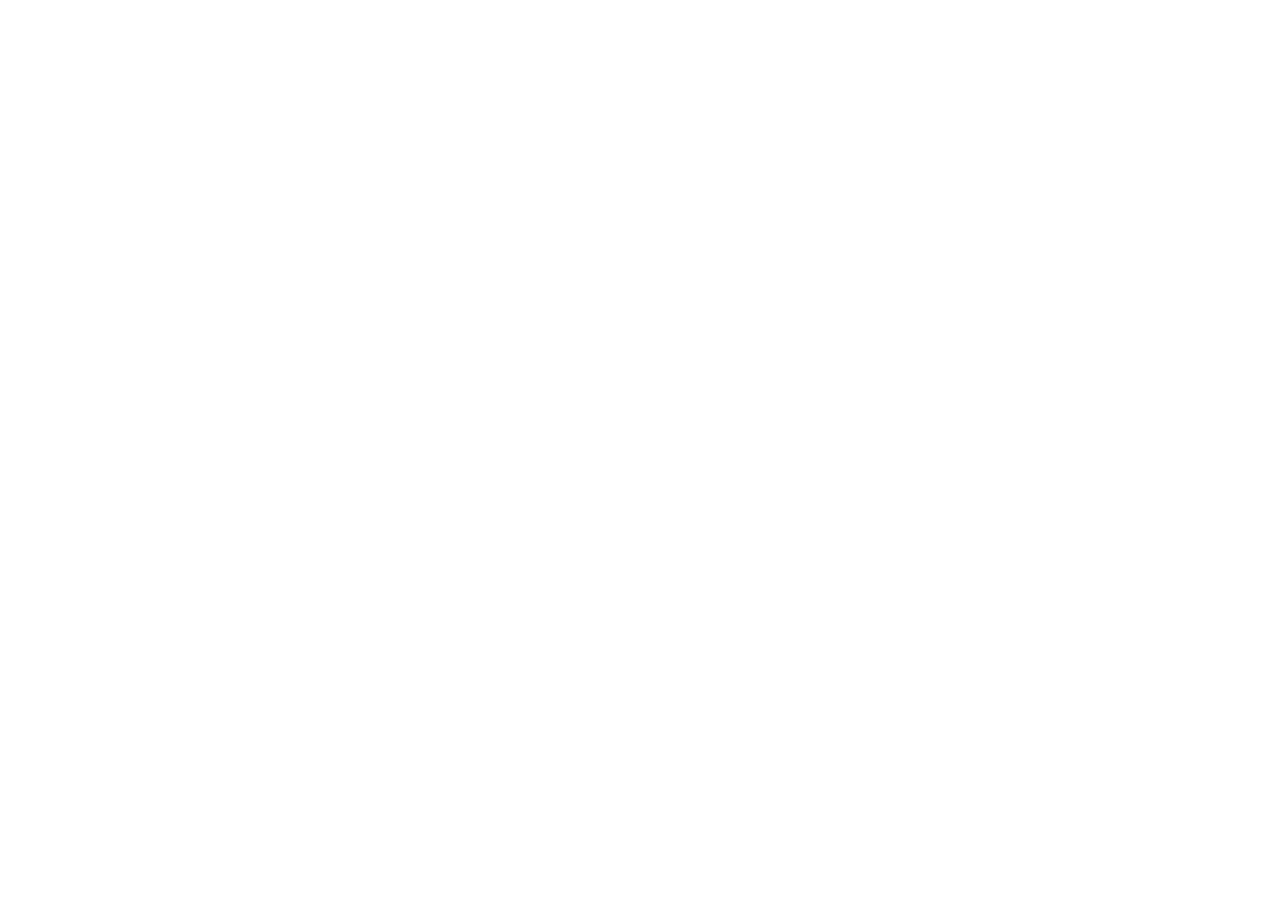
==== index.html @ 6af6c8c9 "Add index.html" ====
<!doctype html>
<html lang="en">
  <head>
    <meta charset="utf-8" />
    <meta name="viewport" content="width=device-width, initial-scale=1" />
    <meta name="description" content="An archival exhibit about how fast-food portions changed American expectations and eating habits." />
    <title>Bigger Became Normal | Archival Exhibit</title>
    <link rel="stylesheet" href="/styles.css" />
  </head>
  <body><div id="app"></div><script src="/site.js"></script></body>
</html>
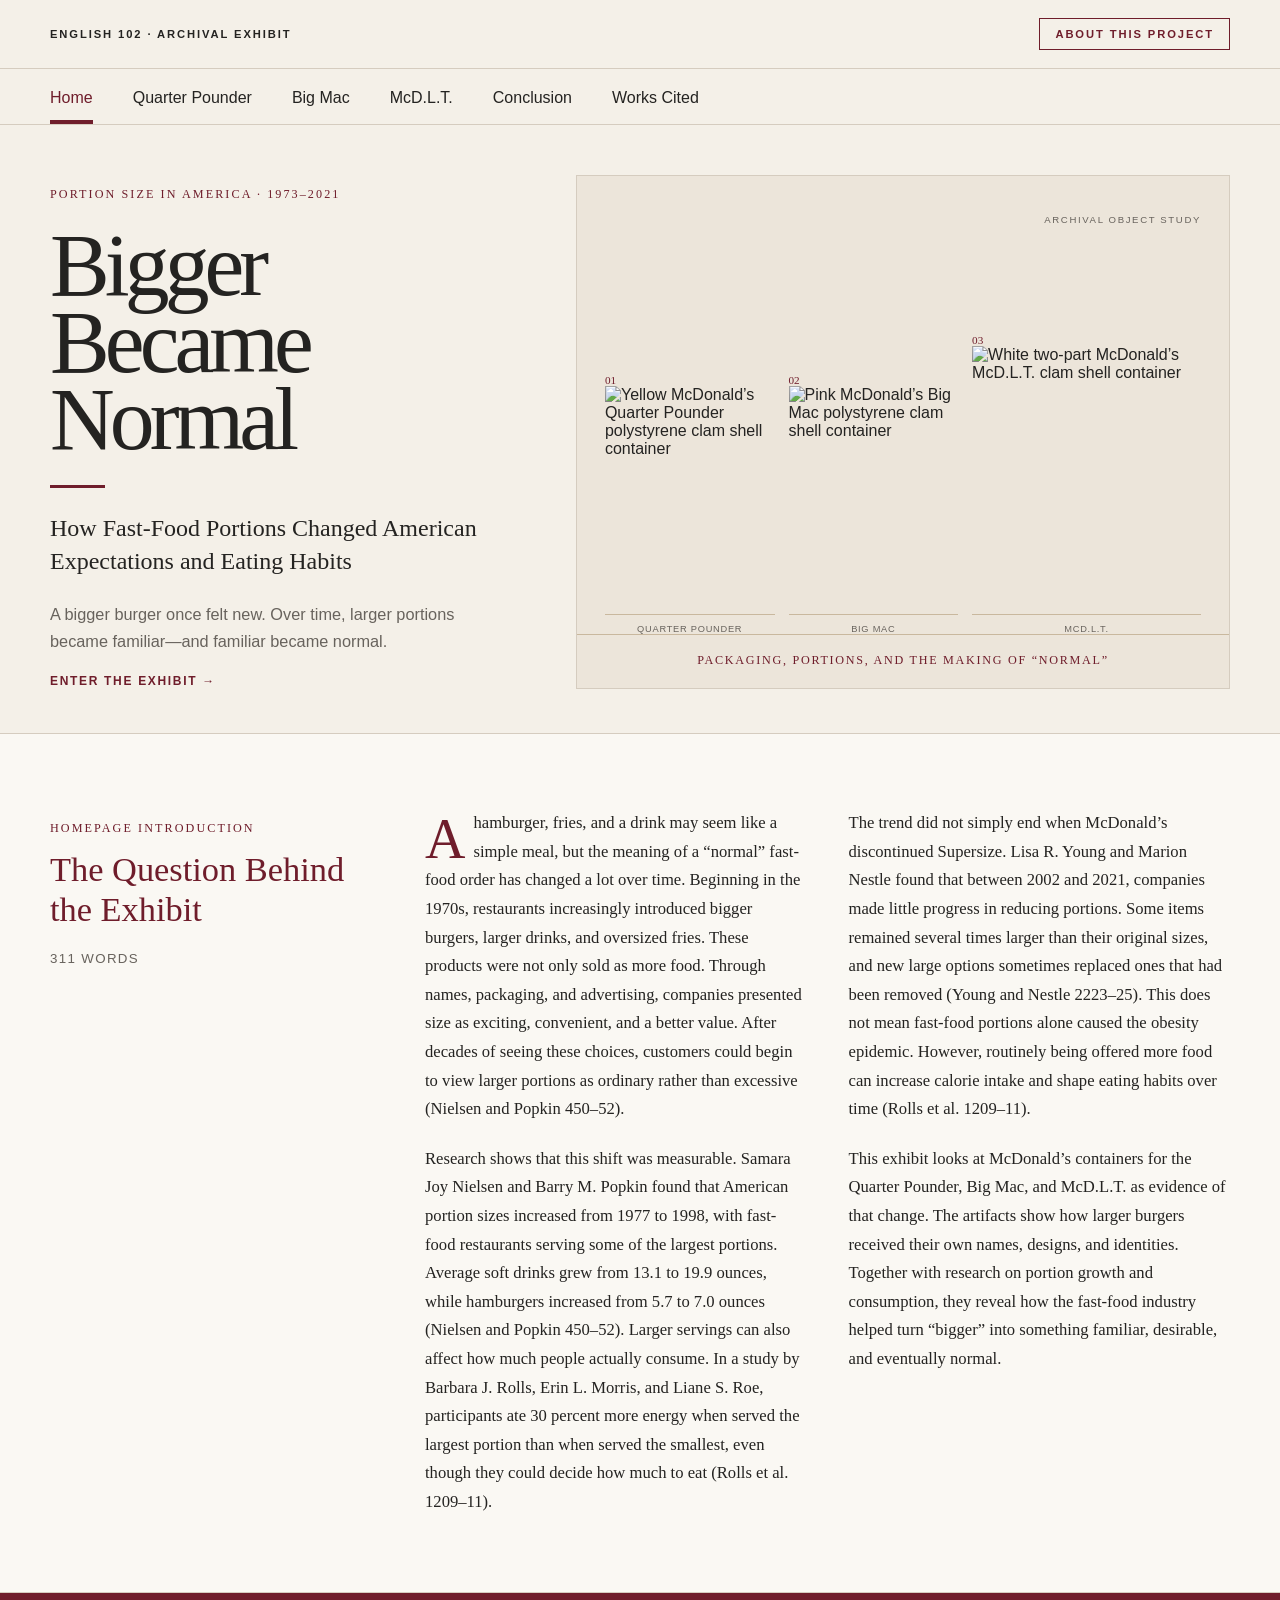
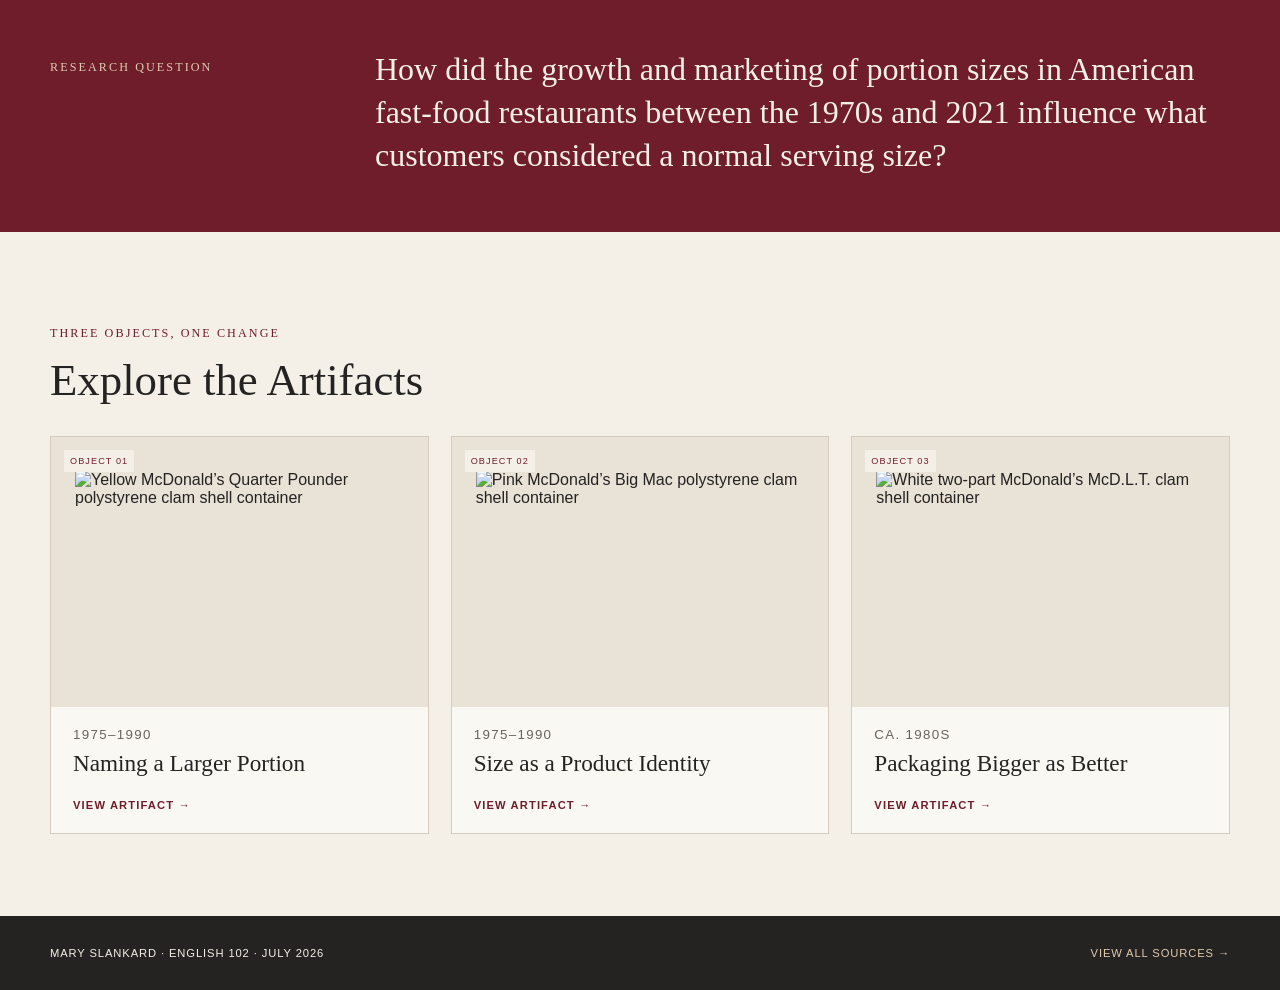
==== commit 5b1c1545: "Refresh site script cache" ====
--- a/index.html
+++ b/index.html
@@ -7,5 +7,5 @@
     <title>Bigger Became Normal | Archival Exhibit</title>
     <link rel="stylesheet" href="/styles.css" />
   </head>
-  <body><div id="app"></div><script src="/site.js"></script></body>
+  <body><div id="app"></div><script src="/site.js?v=20260724-3"></script></body>
 </html>
--- a/styles.css
+++ b/styles.css
@@ -0,0 +1,2 @@
+:root{--paper:#f4f0e8;--light:#faf8f3;--burg:#6f1d2b;--ink:#242321;--muted:#68635d;--line:#d5ccbf;--tan:#c9b89e;--mustard:#b38a3c}*{box-sizing:border-box}html{scroll-behavior:smooth}body{margin:0;background:var(--paper);color:var(--ink);font-family:Arial,Helvetica,sans-serif}a{color:inherit;text-decoration:none}img{display:block;max-width:100%}.shell{width:min(1180px,calc(100% - 64px));margin:auto}.top{border-bottom:1px solid var(--line);padding:18px 0;font-size:.7rem;font-weight:700;letter-spacing:.17em;text-transform:uppercase}.top .shell,footer .shell{display:flex;align-items:center;justify-content:space-between}.top a{border:1px solid var(--burg);color:var(--burg);padding:9px 15px}nav{border-bottom:1px solid var(--line)}nav .shell{display:flex;gap:40px;overflow-x:auto}nav a{padding:20px 0 17px;position:relative;white-space:nowrap}nav a:after{background:var(--burg);bottom:0;content:"";height:4px;left:0;position:absolute;transform:scaleX(0);transform-origin:left;width:100%}nav a:hover:after,nav a.active:after{transform:scaleX(1)}nav a.active{color:var(--burg)}h1,h2,h3{font-family:Georgia,"Times New Roman",serif;font-weight:400;margin:0}.eyebrow{color:var(--burg);font-family:Georgia,serif;font-size:.76rem;letter-spacing:.17em;text-transform:uppercase}.hero{display:grid;grid-template-columns:.9fr 1.25fr;gap:55px;padding:50px 0 44px}.hero-copy{align-self:center}.hero h1{font-size:clamp(4.3rem,7vw,7rem);letter-spacing:-.055em;line-height:.86;margin:24px 0 28px}.rule{background:var(--burg);height:3px;margin-bottom:24px;width:55px}.subtitle{font-family:Georgia,serif;font-size:1.5rem;line-height:1.35}.hook{color:var(--muted);font-size:1.02rem;line-height:1.65;max-width:440px}.cta,.source{color:var(--burg);font-size:.75rem;font-weight:700;letter-spacing:.14em;text-transform:uppercase}.hero-objects{background:#ece5da;border:1px solid var(--line);padding:28px 28px 0}.tiny{color:var(--muted);font-size:.6rem;letter-spacing:.17em;text-align:right;text-transform:uppercase}.lineup{align-items:end;display:flex;gap:14px;height:400px}.lineup a{display:flex;flex:1;flex-direction:column}.lineup a:last-child{flex:1.35}.lineup span{color:var(--burg);font-family:Georgia,serif;font-size:.7rem}.lineup img{filter:saturate(.82);height:210px;object-fit:contain;width:100%}.lineup a:last-child img{height:250px}.lineup small{border-top:1px solid var(--tan);color:var(--muted);font-size:.58rem;letter-spacing:.08em;margin-top:18px;padding-top:9px;text-align:center;text-transform:uppercase}.object-note{border-top:1px solid var(--tan);color:var(--burg);font-family:Georgia,serif;font-size:.76rem;letter-spacing:.14em;margin:0 -28px;padding:18px;text-align:center;text-transform:uppercase}.intro{background:var(--light);border-block:1px solid var(--line);padding:75px 0}.intro-grid{display:grid;grid-template-columns:300px 1fr;gap:75px}.intro aside h2{color:var(--burg);font-size:2.15rem;line-height:1.15;margin:14px 0 20px}.intro aside small{color:var(--muted);letter-spacing:.1em;text-transform:uppercase}.copy{column-count:2;column-gap:42px}.copy p,.detail article p,.about p{break-inside:avoid;font-family:Georgia,serif;font-size:1.04rem;line-height:1.72;margin:0 0 1.25em}.copy p:first-child:first-letter{color:var(--burg);float:left;font-size:3.5rem;line-height:.76;padding:9px 8px 0 0}.question{background:var(--burg);color:var(--paper);padding:55px 0}.question .shell{display:grid;grid-template-columns:250px 1fr;gap:75px}.question .eyebrow{color:#dfcbb0}.question p:last-child{font-family:Georgia,serif;font-size:clamp(1.5rem,2.5vw,2.3rem);line-height:1.35;margin:0}.explore{padding:82px 0}.explore h2{font-size:2.8rem;margin:9px 0 30px}.cards{display:grid;grid-template-columns:repeat(3,1fr);gap:22px}.card{background:var(--light);border:1px solid var(--line)}.card>div{background:#e9e2d7;height:270px;padding:34px 24px 20px;position:relative}.card>div span{background:var(--paper);color:var(--burg);font-size:.57rem;left:13px;letter-spacing:.12em;padding:6px;position:absolute;top:13px;text-transform:uppercase}.card img{height:100%;object-fit:contain;width:100%}.card>small,.card h3,.card>b{display:block;margin-inline:22px}.card>small{color:var(--muted);letter-spacing:.1em;margin-top:20px;text-transform:uppercase}.card h3{font-size:1.45rem;line-height:1.2;margin-bottom:22px;margin-top:8px}.card>b{color:var(--burg);font-size:.7rem;letter-spacing:.1em;margin-bottom:22px;text-transform:uppercase}.page-head{border-bottom:1px solid var(--line);padding:70px 0 55px}.page-head h1{font-size:clamp(3.3rem,6vw,6rem);letter-spacing:-.045em;line-height:.95;margin:18px 0 20px}.page-head p:last-child{color:var(--muted);font-family:Georgia,serif;font-size:1.3rem;line-height:1.5}.detail{display:grid;grid-template-columns:1.05fr .95fr;gap:70px;padding:58px 0 84px}.detail figure{background:#e9e2d7;border:1px solid var(--line);margin:0;padding:36px}.detail figure img{height:430px;object-fit:contain;width:100%}.detail figcaption{border-top:1px solid var(--tan);color:var(--muted);font-size:.7rem;line-height:1.5;margin-top:20px;padding-top:15px}.detail article h2,.about h2,.citations h2{color:var(--burg);font-size:2rem;margin:34px 0 14px}.detail article h2:first-child{margin-top:0}.detail blockquote{border-left:4px solid var(--mustard);font-family:Georgia,serif;font-size:1.32rem;line-height:1.5;margin:28px 0;padding:5px 0 5px 22px}.citations{padding:65px 0 90px}.citations h2{border-bottom:1px solid var(--line);padding-bottom:14px}.citations p{font-family:Georgia,serif;line-height:1.65;margin:22px 0;padding-left:28px;text-indent:-28px}.citations a{color:var(--burg);overflow-wrap:anywhere}.about{display:grid;grid-template-columns:1fr 1fr;gap:70px;padding:70px 0 90px}.about aside{background:#e9e2d7;border:1px solid var(--line);padding:34px}footer{background:var(--ink);color:var(--paper);padding:31px 0;font-size:.7rem;letter-spacing:.08em;text-transform:uppercase}footer a{color:#dfcbb0}@media(max-width:900px){.hero,.intro-grid,.question .shell,.detail,.about{grid-template-columns:1fr;gap:32px}.cards{grid-template-columns:1fr}.copy{column-count:1}}@media(max-width:620px){.shell{width:calc(100% - 36px)}.top a{display:none}nav .shell{gap:26px}.hero{padding-top:34px}.hero h1{font-size:4.1rem}.hero-objects{padding-inline:15px}.lineup{height:310px}.lineup img{height:145px}.lineup a:last-child img{height:175px}.object-note{margin-inline:-15px}.intro,.explore{padding-block:56px}.detail figure img{height:280px}footer .shell{align-items:flex-start;flex-direction:column;gap:12px}}
+.ai-statement{background:#e9e2d7;border:1px solid var(--line);margin-top:55px;padding:28px}.ai-statement h2{margin-top:0}.ai-statement p{padding-left:0;text-indent:0}.conclusion{max-width:800px;padding:70px 0 90px}.conclusion p{font-family:Georgia,serif;font-size:1.12rem;line-height:1.75;margin:0 0 1.35em}.conclusion p:first-child:first-letter{color:var(--burg);float:left;font-size:3.5rem;line-height:.76;padding:9px 8px 0 0}.ai-note{color:#bdb7ae;flex-basis:100%;font-size:.58rem;letter-spacing:.04em;line-height:1.4;text-transform:none}footer .shell{flex-wrap:wrap;gap:14px 24px}
